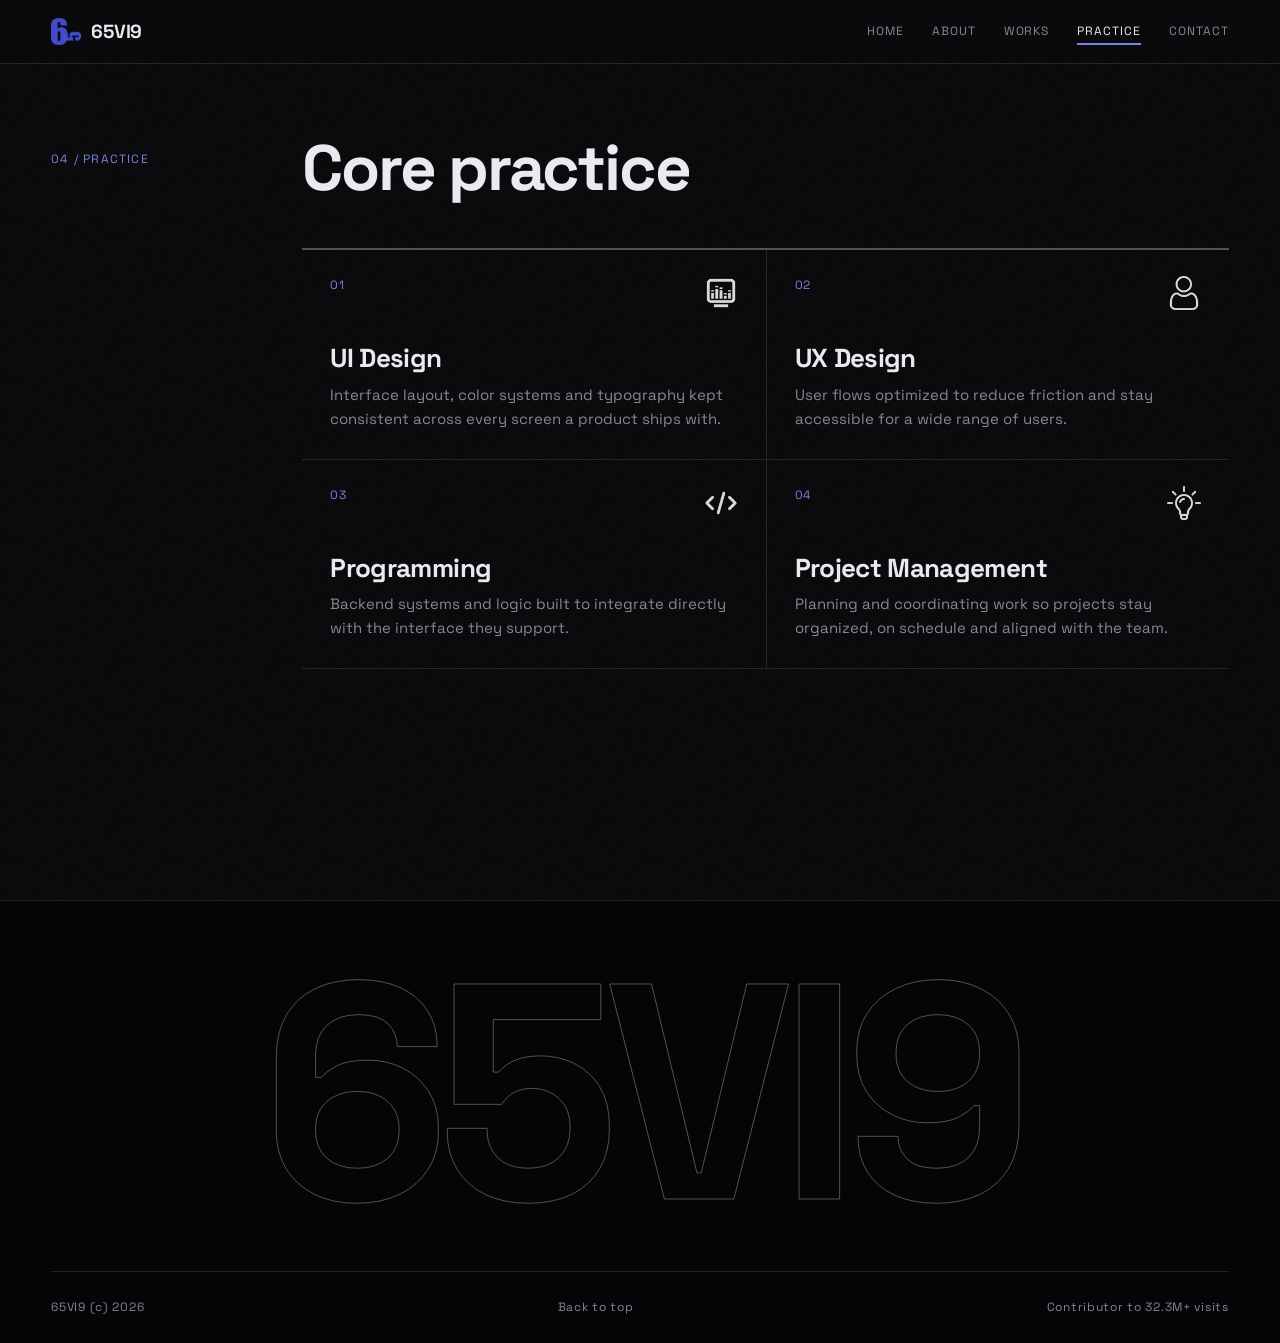
==== practice.html @ d022b040 "Add files via upload" ====
<!DOCTYPE html>
<html lang="en">
<head>
<meta charset="UTF-8">
<meta name="viewport" content="width=device-width, initial-scale=1.0">
<meta name="theme-color" content="#050507">
<link rel="icon" href="Logo.png">
<link rel="preconnect" href="https://fonts.googleapis.com">
<link rel="preconnect" href="https://fonts.gstatic.com" crossorigin>
<link rel="stylesheet" href="https://fonts.googleapis.com/css2?family=Space+Grotesk:wght@400;500;600;700&display=swap">
<link rel="stylesheet" href="style.css">
<title>Practice | 65VI9</title>
</head>
<body data-page="practice" id="top">
<main>
<section class="sec first">
<div class="secgrid">
<div class="seclabel">04 / Practice</div>
<div>
<h1 class="sectitle split">Core practice</h1>
<div class="skills" id="panels"></div>
</div>
</div>
</section>
</main>
<script src="config.js"></script>
<script src="site.js"></script>
<script src="fx.js"></script>
</body>
</html>
---- style.css ----
:root{--bg:#050507;--bg2:#0b0b10;--line:rgba(255,255,255,.12);--line2:rgba(255,255,255,.3);--text:#ececf1;--muted:#868693;--accent:#2a34b0;--accent-soft:#7780e6;--font:'Space Grotesk',Arial,sans-serif;--pad:4vw;--rail:200px;--ease:cubic-bezier(.16,1,.3,1)}
*{margin:0;padding:0;box-sizing:border-box}
html{scroll-padding-top:70px}
body{background:var(--bg);color:var(--text);font:400 16px/1.6 var(--font);-webkit-font-smoothing:antialiased;overflow-x:hidden}
body::after{content:'';position:fixed;inset:0;z-index:90;pointer-events:none;opacity:.07;background-image:url("data:image/svg+xml;utf8,<svg xmlns='http://www.w3.org/2000/svg' width='160' height='160'><filter id='n'><feTurbulence type='fractalNoise' baseFrequency='.8' numOctaves='2' stitchTiles='stitch'/></filter><rect width='100%' height='100%' filter='url(%23n)'/></svg>")}
::selection{background:var(--accent);color:#fff}
a{color:inherit;text-decoration:none}
:focus-visible{outline:2px solid var(--accent-soft);outline-offset:3px}
.mag{display:inline-block;transition:transform .45s var(--ease)}
.progress{position:fixed;top:0;left:0;right:0;height:2px;z-index:60;background:var(--accent-soft);transform:scaleX(0);transform-origin:left}
.top{position:sticky;top:0;z-index:50;height:64px;display:flex;justify-content:space-between;align-items:center;padding:0 var(--pad);background:rgba(5,5,7,.78);-webkit-backdrop-filter:blur(14px);backdrop-filter:blur(14px);border-bottom:1px solid var(--line)}
.mark{display:flex;align-items:center;gap:10px;font-weight:700;font-size:19px;letter-spacing:-.01em;line-height:1}
.mark img{width:30px;height:auto;display:block}
.nav{display:flex;gap:28px}
.nav a{position:relative;display:inline-block;font-size:12px;text-transform:uppercase;letter-spacing:.08em;padding:6px 0;color:var(--muted);transition:color .25s}
.rl{display:block;overflow:hidden;height:1.3em;line-height:1.3}
.rl i{display:block;font-style:normal;transition:transform .5s var(--ease)}
.rl i+i{color:var(--text)}
.nav a:hover .rl i{transform:translateY(-100%)}
.nav a::after{content:'';position:absolute;left:0;right:0;bottom:0;height:2px;background:var(--accent-soft);transform:scaleX(0);transform-origin:left;transition:transform .4s var(--ease)}
.nav a:hover,.nav a.on{color:var(--text)}
.nav a:hover::after,.nav a.on::after{transform:scaleX(1)}
.hero{position:relative;min-height:calc(100vh - 64px);display:flex;flex-direction:column;padding:44px var(--pad) 0;overflow:hidden}
.hero::before{content:'';position:absolute;inset:0;pointer-events:none;background-image:linear-gradient(rgba(255,255,255,.03) 1px,transparent 1px),linear-gradient(90deg,rgba(255,255,255,.03) 1px,transparent 1px);background-size:72px 72px;-webkit-mask-image:linear-gradient(180deg,#000,transparent 80%);mask-image:linear-gradient(180deg,#000,transparent 80%)}
.glow{position:absolute;inset:0;pointer-events:none;background:radial-gradient(620px circle at var(--gx,62%) var(--gy,32%),rgba(42,52,176,.3),transparent 62%)}
.hero>*:not(.glow){position:relative}
.herotop{display:flex;justify-content:space-between;gap:24px;flex-wrap:wrap;padding-bottom:16px;border-bottom:1px solid var(--line);font-size:12px;letter-spacing:.08em;text-transform:uppercase;color:var(--muted)}
.herotitlewrap{padding-top:5vh;will-change:transform}
.herotitle{display:inline-block;font-weight:700;font-size:clamp(80px,25vw,430px);line-height:.84;letter-spacing:-.045em;white-space:nowrap;margin-left:-.04em}
.ch{display:inline-block;overflow:hidden;vertical-align:top;padding:0 .05em .06em;margin:0 -.05em}
.ch>span{display:inline-block;transform:translateY(112%);transition:transform 1.1s var(--ease) calc(var(--i)*80ms)}
.ready .ch>span{transform:none}
.herobottom{display:grid;grid-template-columns:1fr 1.15fr;gap:var(--pad);margin-top:auto;padding-top:44px;border-top:1px solid var(--line)}
.herosub{padding-top:28px;font-size:clamp(22px,2.4vw,34px);font-weight:500;line-height:1.25;letter-spacing:-.02em;max-width:560px}
.herointro{margin-top:14px;max-width:520px;color:var(--muted);font-size:15px}
.heroactions{display:flex;gap:12px;margin:28px 0 44px;flex-wrap:wrap}
.btn{display:inline-block;font-size:12px;text-transform:uppercase;letter-spacing:.08em;padding:14px 22px;border:1px solid var(--line2);transition:background .25s,color .25s,border-color .25s,transform .45s var(--ease)}
.btn.solid{background:#fff;color:#050507;border-color:#fff}
.btn.solid:hover{background:transparent;color:#fff}
.btn.line:hover{background:#fff;color:#050507;border-color:#fff}
.stats{display:grid;grid-template-columns:1.6fr 1fr 1fr}
.stat{display:flex;flex-direction:column;justify-content:space-between;gap:10px;padding:28px 0 44px 24px;border-left:1px solid var(--line)}
.stat small{font-size:11px;letter-spacing:.1em;text-transform:uppercase;color:var(--muted);line-height:1.3}
.stat b{font-weight:700;font-size:clamp(28px,3.6vw,56px);line-height:1;letter-spacing:-.035em;white-space:nowrap}
.sec{padding:100px var(--pad);border-top:1px solid var(--line)}
.sec.first{padding-top:72px;border-top:none;min-height:calc(100vh - 64px)}
.secgrid{display:grid;grid-template-columns:var(--rail) 1fr;gap:var(--pad)}
.seclabel{font-size:12px;text-transform:uppercase;letter-spacing:.1em;color:var(--accent-soft);padding-top:14px}
.sectitle{font-weight:700;font-size:clamp(34px,5vw,74px);line-height:1;letter-spacing:-.035em;margin-bottom:48px}
.w{display:inline-block;overflow:hidden;vertical-align:top;padding-bottom:.12em;margin-bottom:-.12em}
.w>span{display:inline-block;transform:translateY(110%);transition:transform .95s var(--ease) calc(var(--i)*70ms)}
.split.in .w>span{transform:none}
.js .reveal{opacity:0;transform:translateY(26px);transition:opacity .9s var(--ease) var(--d,0ms),transform .9s var(--ease) var(--d,0ms)}
.js .reveal.in{opacity:1;transform:none}
.lead{font-size:clamp(22px,2.5vw,34px);line-height:1.38;font-weight:500;letter-spacing:-.015em;max-width:880px;color:#cfcfd8}
.lead b{font-weight:700;color:#fff;background:linear-gradient(var(--accent),var(--accent)) 0 94%/0 .16em no-repeat;transition:background-size 1.1s var(--ease) .4s}
.lead.in b{background-size:100% .16em}
.intro{margin-top:24px;max-width:600px;color:var(--muted)}
.lead+.btn{margin-top:36px}
.idxlist{border-top:1px solid var(--line2)}
.idx{display:grid;grid-template-columns:60px 1fr auto 60px;align-items:center;gap:20px;padding:30px 0;border-bottom:1px solid var(--line);transition:padding-left .45s var(--ease),opacity .3s}
.idxlist:hover .idx:not(:hover){opacity:.3}
.idx:hover{padding-left:18px}
.idxnum{font-size:12px;letter-spacing:.06em;color:var(--accent-soft)}
.idxname{font-size:clamp(24px,4vw,56px);font-weight:700;letter-spacing:-.035em;line-height:1.05}
.idxtag,.idxgo{font-size:12px;text-transform:uppercase;letter-spacing:.08em;color:var(--muted)}
.idxgo{text-align:right}
.peek{position:fixed;left:0;top:0;width:320px;aspect-ratio:1088/614;z-index:40;pointer-events:none;opacity:0;object-fit:cover;background:#000;border:1px solid var(--line2);transition:opacity .3s}
.peek.on{opacity:1}
.biglink{position:relative;display:block;width:fit-content;font-size:clamp(44px,10vw,170px);font-weight:700;letter-spacing:-.05em;line-height:.95;color:transparent;-webkit-text-stroke:1px var(--line2);padding:0 .04em .08em}
.biglink::before{content:attr(data-text);position:absolute;left:.04em;top:0;white-space:nowrap;color:var(--text);-webkit-text-stroke:0;clip-path:inset(0 100% 0 0);transition:clip-path .8s var(--ease)}
.biglink:hover::before{clip-path:inset(0)}
.work{display:flex;flex-direction:column;gap:90px;margin-top:56px}
.piecehead{display:flex;justify-content:space-between;align-items:baseline;gap:20px;padding-bottom:12px;margin-bottom:18px;border-bottom:1px solid var(--line2)}
.piecename{display:flex;align-items:baseline;gap:16px;font-weight:700;font-size:clamp(20px,2.2vw,30px);letter-spacing:-.02em;line-height:1.15}
.piecenum{font-weight:400;font-size:12px;color:var(--accent-soft);letter-spacing:.06em}
.piecemeta{font-size:12px;color:var(--muted);text-transform:uppercase;letter-spacing:.08em;white-space:nowrap}
.js .piecemedia{clip-path:inset(0 0 100% 0);transition:clip-path 1.3s var(--ease) .1s}
.js .piece.in .piecemedia{clip-path:inset(0)}
.piecevideo{display:block;width:100%;aspect-ratio:1088/614;background:#000;border:1px solid var(--line)}
.piecedesc{margin-top:16px;max-width:660px;color:var(--muted)}
.skillhead{display:flex;justify-content:space-between;align-items:flex-start}
.skillhead img{width:34px;height:34px;object-fit:contain;filter:brightness(0) invert(1);opacity:.85;transition:transform .5s var(--ease)}
.skill:hover .skillhead img{transform:rotate(-8deg) scale(1.15)}
.skills{display:grid;grid-template-columns:repeat(2,1fr);border-top:2px solid var(--line2)}
.skill{padding:26px 28px 28px;transition:background .3s}
.skill{border-bottom:1px solid var(--line)}
.skill:nth-child(even){border-left:1px solid var(--line)}
.skillnum{font-size:12px;color:var(--accent-soft);letter-spacing:.06em}
.skilltitle{font-weight:700;font-size:26px;letter-spacing:-.025em;margin:34px 0 10px;line-height:1.1}
.skilldesc{color:var(--muted);font-size:15px}
.spot{position:relative;overflow:hidden}
.spot::before{content:'';position:absolute;inset:0;pointer-events:none;opacity:0;transition:opacity .4s;background:radial-gradient(380px circle at var(--mx,50%) var(--my,50%),rgba(42,52,176,.3),transparent 70%)}
.spot:hover::before{opacity:1}
.spot>*{position:relative}
.clinks{margin-top:52px;border-top:1px solid var(--line2)}
.clink{display:grid;grid-template-columns:30px 1fr auto;align-items:center;gap:22px;padding:26px 0;border-bottom:1px solid var(--line);transition:padding-left .35s var(--ease)}
.clink:hover{padding-left:16px}
.clink img{width:28px;height:28px;object-fit:contain;filter:brightness(0) invert(1)}
.clinkname{display:flex;flex-direction:column;line-height:1.3}
.clinkname b{font-weight:700;font-size:22px;letter-spacing:-.015em}
.clinkname small{font-size:13px;color:var(--muted);margin-top:2px}
.clinkgo{font-size:12px;text-transform:uppercase;letter-spacing:.08em;color:var(--accent-soft);padding-right:10px}
.foot{padding:70px var(--pad) 26px;border-top:1px solid var(--line);overflow:hidden}
.footrow{display:flex;justify-content:space-between;align-items:center;gap:20px;flex-wrap:wrap;padding-top:26px;border-top:1px solid var(--line);font-size:12px;letter-spacing:.06em;color:var(--muted)}
.foot a:hover{color:var(--text)}
.curtain{position:fixed;inset:0;z-index:100;background:#030305;display:flex;align-items:flex-end;justify-content:space-between;padding:4vw;pointer-events:none}
.curtainname{font-size:12px;letter-spacing:.14em;text-transform:uppercase;color:var(--muted)}
.curtaincount{font-size:clamp(60px,14vw,200px);font-weight:700;letter-spacing:-.05em;line-height:.8}
.ring{position:fixed;left:0;top:0;width:38px;height:38px;margin:-19px 0 0 -19px;border:1px solid rgba(255,255,255,.7);border-radius:50%;z-index:95;pointer-events:none;mix-blend-mode:difference;opacity:0;transition:width .35s var(--ease),height .35s var(--ease),margin .35s var(--ease),background .3s,opacity .3s}
.ring.on{opacity:1}
.ring.big{width:76px;height:76px;margin:-38px 0 0 -38px;background:#fff}
.ring.hide{opacity:0}
.hero .orb{position:absolute;border-radius:50%;filter:blur(90px);pointer-events:none;opacity:.55}
.orb.o1{width:34vw;height:34vw;left:-8vw;top:10%;background:#1a2290;animation:float1 16s ease-in-out infinite alternate}
.orb.o2{width:26vw;height:26vw;right:-6vw;bottom:8%;background:#2a1a78;animation:float2 19s ease-in-out infinite alternate}
@keyframes float1{to{transform:translate(9vw,8vh) scale(1.15)}}
@keyframes float2{to{transform:translate(-8vw,-9vh) scale(1.2)}}
.live{display:inline-block;width:7px;height:7px;margin-right:10px;border-radius:50%;background:var(--accent-soft);box-shadow:0 0 0 0 rgba(119,128,230,.6);animation:pulse 2s infinite}
@keyframes pulse{70%{box-shadow:0 0 0 9px rgba(119,128,230,0)}100%{box-shadow:0 0 0 0 rgba(119,128,230,0)}}
.ribbon{overflow:hidden;white-space:nowrap;border-top:1px solid var(--line);background:var(--bg2)}
.ribbon+.ribbon{border-bottom:1px solid var(--line);background:var(--bg)}
.rtrack{display:inline-flex;align-items:center;will-change:transform}
.ritem{display:flex;align-items:center;gap:22px;padding:34px 0}
.ritem img{width:44px;height:44px;object-fit:contain;filter:brightness(0) invert(1)}
.ritem b{display:block;font-size:clamp(30px,4.2vw,60px);font-weight:700;letter-spacing:-.035em;line-height:1}
.ritem small{display:block;margin-top:8px;font-size:13px;letter-spacing:.06em;text-transform:uppercase;color:var(--muted)}
.rdot{display:block;width:10px;height:10px;margin:0 56px;border:1px solid var(--accent-soft);transform:rotate(45deg);flex:none}
.rword{padding:14px 34px;font-size:clamp(50px,9vw,140px);font-weight:700;letter-spacing:-.045em;line-height:1;color:transparent;-webkit-text-stroke:1px var(--line2)}
.motto{padding:18vh var(--pad);border-bottom:1px solid var(--line)}
.mottotext{max-width:1200px;margin:0 auto;font-size:clamp(38px,7.4vw,118px);font-weight:700;line-height:1.02;letter-spacing:-.045em;text-align:center}
.mw{opacity:.16}
.ctawrap{position:relative;display:flex;align-items:center;justify-content:space-between;gap:var(--pad)}
.badge{position:relative;flex:none;width:clamp(120px,15vw,210px);aspect-ratio:1;will-change:transform}
.badge svg{position:absolute;inset:0;width:100%;height:100%;overflow:visible}
.badge text{fill:var(--muted);font-size:11.5px;font-weight:600;letter-spacing:.1em}
.badge img{position:absolute;left:50%;top:50%;width:34%;height:auto;transform:translate(-50%,-50%) rotate(0deg)}
.chips{display:flex;gap:10px;flex-wrap:wrap;margin-top:36px}
.chip{font:inherit;font-size:12px;text-transform:uppercase;letter-spacing:.08em;padding:10px 18px;color:var(--muted);background:transparent;border:1px solid var(--line2);cursor:pointer;transition:background .25s,color .25s,border-color .25s,transform .45s var(--ease)}
.chip:hover{color:var(--text);border-color:var(--text)}
.chip.on{background:#fff;border-color:#fff;color:#050507}
.chips+.work{margin-top:48px}
.footbig{position:relative;width:fit-content;max-width:100%;margin:0 auto 54px;font-size:clamp(90px,24vw,420px);font-weight:700;line-height:.8;letter-spacing:-.05em;color:transparent;-webkit-text-stroke:1px var(--line2);white-space:nowrap;cursor:default}
.footbig::before{content:attr(data-text);position:absolute;inset:0;color:var(--text);-webkit-text-stroke:0;-webkit-mask-image:radial-gradient(260px circle at var(--mx,-300px) var(--my,-300px),#000,transparent 70%);mask-image:radial-gradient(260px circle at var(--mx,-300px) var(--my,-300px),#000,transparent 70%)}
.js .reveal.in.tilt{transition:opacity .9s var(--ease),transform .3s var(--ease)}
.curtainbar{position:absolute;left:4vw;right:4vw;bottom:calc(4vw + clamp(60px,14vw,200px) + 18px);height:1px;background:var(--accent-soft);transform:scaleX(0);transform-origin:left}
.ring span{position:absolute;inset:0;display:flex;align-items:center;justify-content:center;font-size:12px;font-weight:600;letter-spacing:.1em;text-transform:uppercase}
.ring.label{width:92px;height:92px;margin:-46px 0 0 -46px;background:#fff;border-color:#fff;mix-blend-mode:normal;color:#050507}
@media(hover:none),(pointer:coarse){.ring,.peek{display:none}}
@media(max-width:860px){
:root{--rail:110px}
.secgrid{grid-template-columns:1fr;gap:10px}
.seclabel{padding-top:0}
.sec{padding:72px var(--pad)}
.sec.first{padding-top:48px}
.herobottom{grid-template-columns:1fr;gap:0}
.stats{border-top:1px solid var(--line)}
.stat:first-child{border-left:none;padding-left:0}
.skills{grid-template-columns:1fr}
.skill:nth-child(even){border-left:none}
.badge{display:none}
.ritem{padding:26px 0}
.rdot{margin:0 34px}
.nav{gap:16px}
.idx{grid-template-columns:36px 1fr;gap:12px}
.idxtag,.idxgo{display:none}
}
@media(max-width:520px){
.mark b{display:none}
.nav{gap:13px}
.nav a{font-size:11px}
.stat{padding:22px 0 34px 14px}
.stat small{font-size:10px}
.piecehead{flex-direction:column;gap:6px}
.clink{gap:16px}
.clinkgo{display:none}
.clinkname b{font-size:19px}
}
@media(prefers-reduced-motion:reduce){
*{animation:none!important;transition:none!important}
.js .reveal,.js .piecemedia{opacity:1;transform:none;clip-path:none}
.ch>span,.w>span{transform:none}
.mw{opacity:1!important}
}
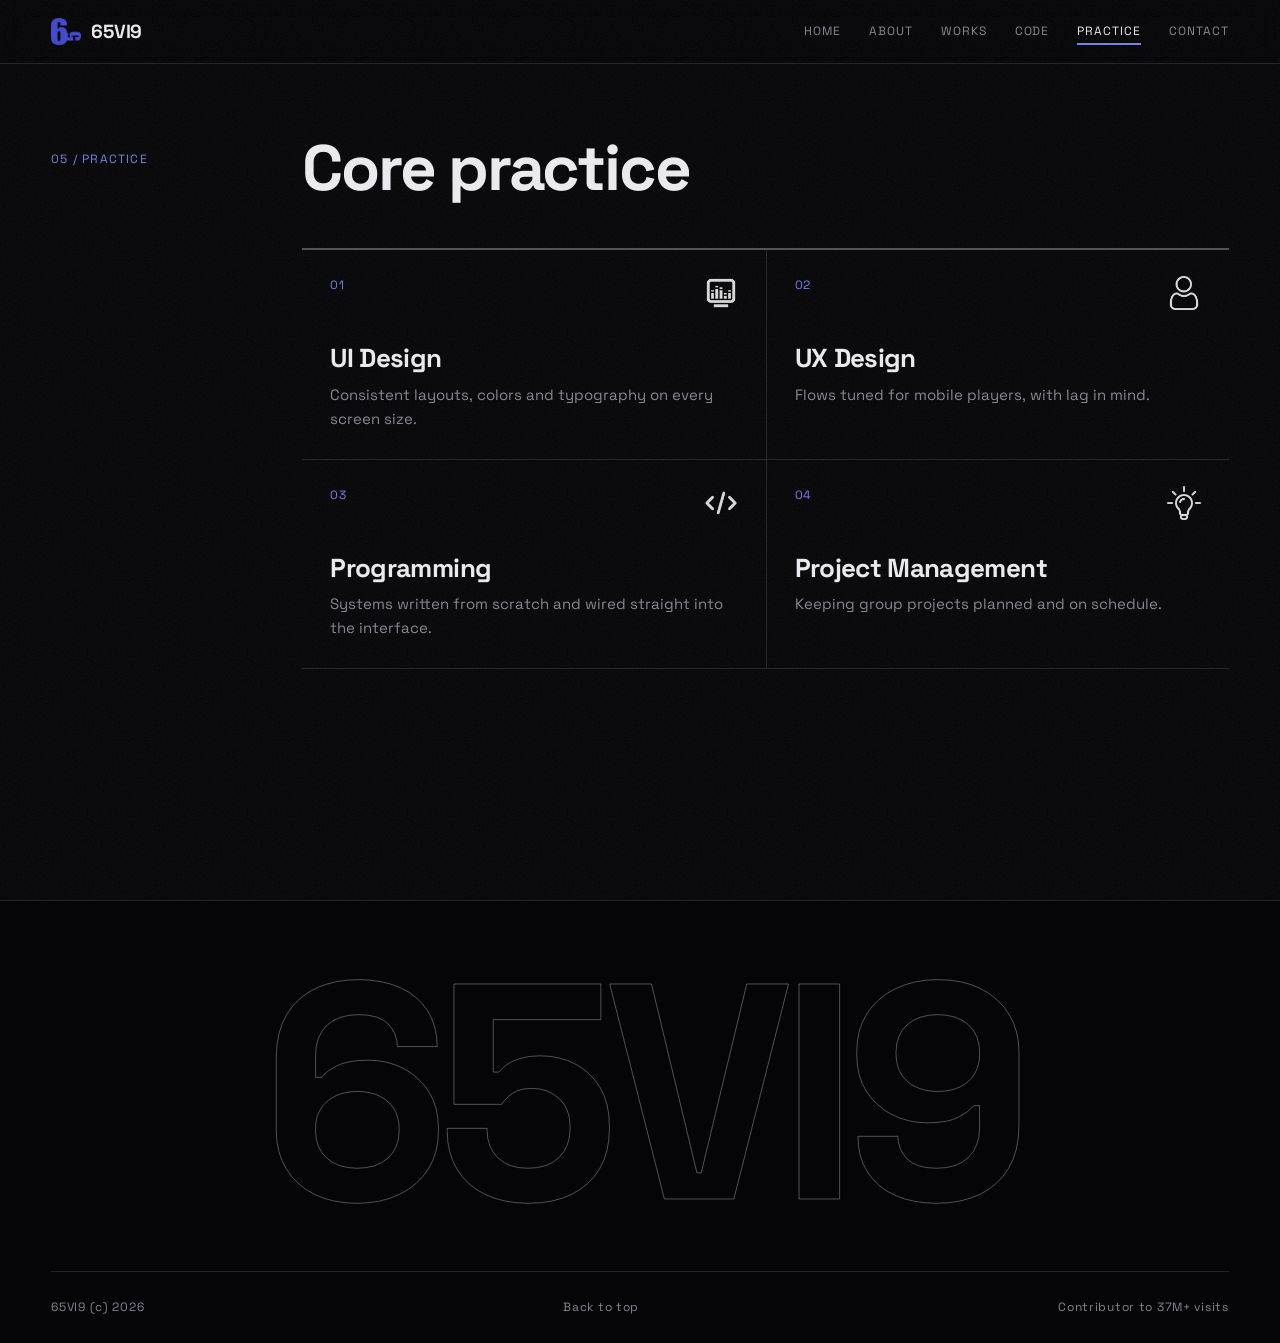
==== commit e0d77c39: "Update practice.html" ====
--- a/practice.html
+++ b/practice.html
@@ -15,7 +15,7 @@
 <main>
 <section class="sec first">
 <div class="secgrid">
-<div class="seclabel">04 / Practice</div>
+<div class="seclabel">05 / Practice</div>
 <div>
 <h1 class="sectitle split">Core practice</h1>
 <div class="skills" id="panels"></div>
--- a/style.css
+++ b/style.css
@@ -70,7 +70,15 @@
 .biglink{position:relative;display:block;width:fit-content;font-size:clamp(44px,10vw,170px);font-weight:700;letter-spacing:-.05em;line-height:.95;color:transparent;-webkit-text-stroke:1px var(--line2);padding:0 .04em .08em}
 .biglink::before{content:attr(data-text);position:absolute;left:.04em;top:0;white-space:nowrap;color:var(--text);-webkit-text-stroke:0;clip-path:inset(0 100% 0 0);transition:clip-path .8s var(--ease)}
 .biglink:hover::before{clip-path:inset(0)}
-.work{display:flex;flex-direction:column;gap:90px;margin-top:56px}
+.work{display:flex;flex-direction:column;gap:90px;margin-top:48px}
+.workgroup{scroll-margin-top:90px}
+.workgroup+.workgroup{margin-top:140px;padding-top:56px;border-top:1px solid var(--line2)}
+#reels{margin-top:64px}
+.grouphead{display:flex;align-items:baseline;gap:20px}
+.groupnum{font-size:12px;letter-spacing:.06em;color:var(--accent-soft)}
+.grouptitle{font-weight:700;font-size:clamp(30px,4vw,56px);line-height:1;letter-spacing:-.035em}
+.groupcount{margin-left:auto;font-size:12px;text-transform:uppercase;letter-spacing:.08em;color:var(--muted)}
+.groupintro{margin-top:18px;max-width:600px;color:var(--muted)}
 .piecehead{display:flex;justify-content:space-between;align-items:baseline;gap:20px;padding-bottom:12px;margin-bottom:18px;border-bottom:1px solid var(--line2)}
 .piecename{display:flex;align-items:baseline;gap:16px;font-weight:700;font-size:clamp(20px,2.2vw,30px);letter-spacing:-.02em;line-height:1.15}
 .piecenum{font-weight:400;font-size:12px;color:var(--accent-soft);letter-spacing:.06em}
@@ -135,11 +143,6 @@
 .badge svg{position:absolute;inset:0;width:100%;height:100%;overflow:visible}
 .badge text{fill:var(--muted);font-size:11.5px;font-weight:600;letter-spacing:.1em}
 .badge img{position:absolute;left:50%;top:50%;width:34%;height:auto;transform:translate(-50%,-50%) rotate(0deg)}
-.chips{display:flex;gap:10px;flex-wrap:wrap;margin-top:36px}
-.chip{font:inherit;font-size:12px;text-transform:uppercase;letter-spacing:.08em;padding:10px 18px;color:var(--muted);background:transparent;border:1px solid var(--line2);cursor:pointer;transition:background .25s,color .25s,border-color .25s,transform .45s var(--ease)}
-.chip:hover{color:var(--text);border-color:var(--text)}
-.chip.on{background:#fff;border-color:#fff;color:#050507}
-.chips+.work{margin-top:48px}
 .footbig{position:relative;width:fit-content;max-width:100%;margin:0 auto 54px;font-size:clamp(90px,24vw,420px);font-weight:700;line-height:.8;letter-spacing:-.05em;color:transparent;-webkit-text-stroke:1px var(--line2);white-space:nowrap;cursor:default}
 .footbig::before{content:attr(data-text);position:absolute;inset:0;color:var(--text);-webkit-text-stroke:0;-webkit-mask-image:radial-gradient(260px circle at var(--mx,-300px) var(--my,-300px),#000,transparent 70%);mask-image:radial-gradient(260px circle at var(--mx,-300px) var(--my,-300px),#000,transparent 70%)}
 .js .reveal.in.tilt{transition:opacity .9s var(--ease),transform .3s var(--ease)}
@@ -182,3 +185,25 @@
 .ch>span,.w>span{transform:none}
 .mw{opacity:1!important}
 }
+.codepoints{display:flex;flex-wrap:wrap;gap:8px;margin-top:18px;list-style:none}
+.codepoints li{font-size:12px;letter-spacing:.04em;padding:6px 12px;border:1px solid var(--line2)}
+.codeneeds{margin-top:14px;max-width:660px;font-size:13px;color:var(--muted)}
+.codebox{position:relative;margin-top:22px;border:1px solid var(--line);background:var(--bg2)}
+.codebar{display:flex;align-items:center;gap:16px;padding:10px 16px;border-bottom:1px solid var(--line);font-size:12px;letter-spacing:.08em;text-transform:uppercase;color:var(--muted)}
+.codebar span:first-child{color:var(--text)}
+.codebar span:nth-child(2){margin-left:auto}
+.codecopy,.codemore{font:inherit;font-size:12px;text-transform:uppercase;letter-spacing:.08em;color:var(--text);background:none;border:1px solid var(--line2);padding:6px 14px;cursor:pointer;transition:background .25s,color .25s}
+.codecopy:hover,.codemore:hover{background:#fff;color:#050507}
+.codemore{display:block;width:100%;border:none;border-top:1px solid var(--line);padding:14px}
+.codepre{margin:0;padding:18px 0;overflow-x:auto;font:400 13px/1.65 ui-monospace,SFMono-Regular,Menlo,Consolas,monospace;tab-size:4;counter-reset:ln}
+.cl{display:block;counter-increment:ln;padding-right:20px;white-space:pre;min-height:1.65em}
+.cl::before{content:counter(ln);display:inline-block;width:54px;padding-right:18px;text-align:right;color:rgba(255,255,255,.25)}
+.codebox.fold .codepre{max-height:440px;overflow:hidden}
+.codebox.fold::after{content:'';position:absolute;left:0;right:0;bottom:48px;height:110px;pointer-events:none;background:linear-gradient(transparent,var(--bg2))}
+.tk-k{color:var(--accent-soft)}
+.tk-s{color:#8fd4b0}
+.tk-n{color:#e6b673}
+.tk-f{color:#fff}
+@media(max-width:520px){.cl::before{width:38px;padding-right:12px}.codebar{gap:10px;padding:10px 12px}}
+.secgrid>*{min-width:0}
+.codebox{max-width:100%}
